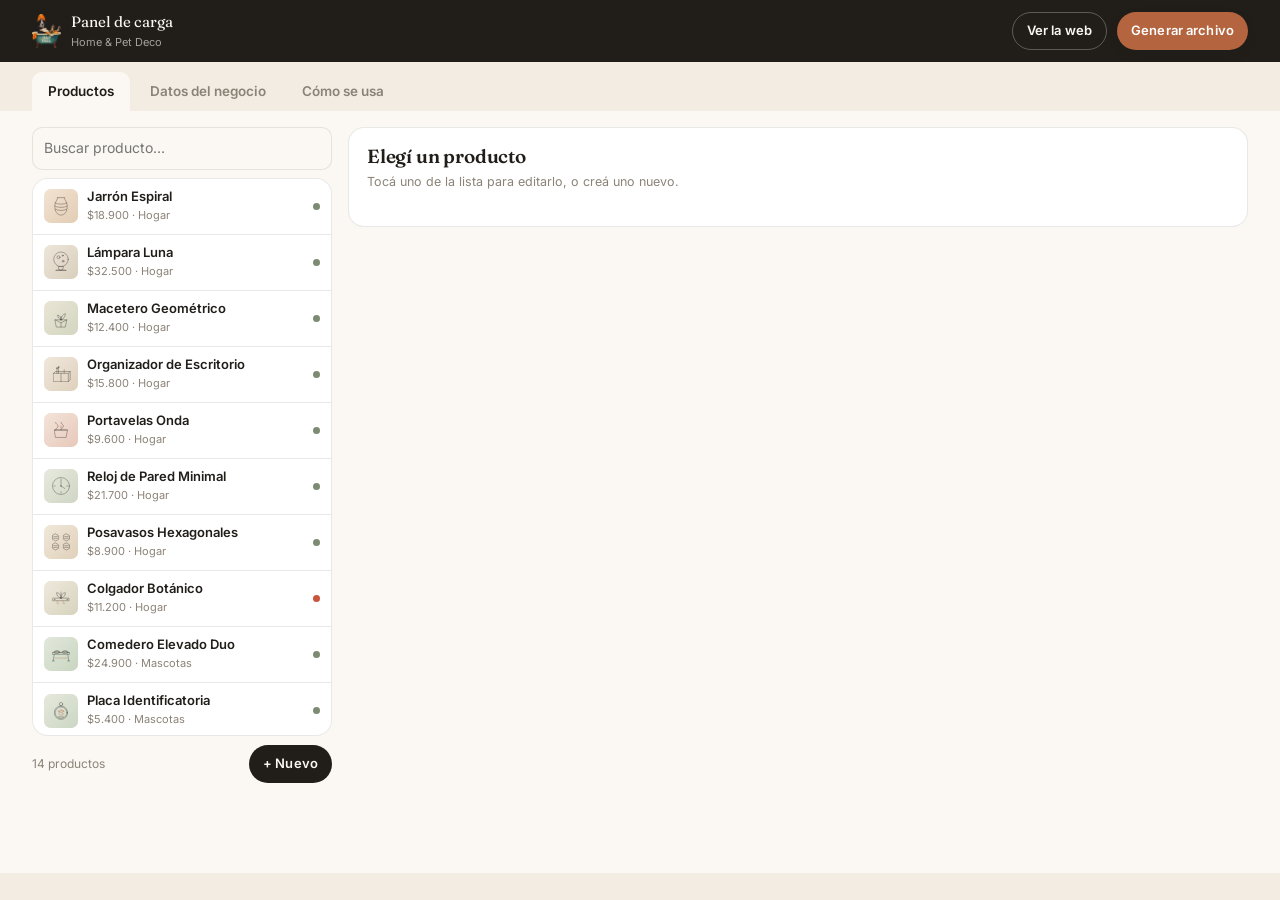
==== admin.html @ 29ba5a1b "Agregar el panel de carga y corregir lo que el sitio prometía de más Panel (admin.html): carga y edi" ====
<!DOCTYPE html>
<html lang="es">
<head>
<meta charset="utf-8">
<meta name="viewport" content="width=device-width, initial-scale=1, viewport-fit=cover">
<title>Panel de carga · Home &amp; Pet Deco</title>
<meta name="robots" content="noindex, nofollow">
<meta name="theme-color" content="#211E1A">
<link rel="icon" href="assets/img/favicon.png" type="image/png" sizes="64x64">
<link rel="preconnect" href="https://fonts.googleapis.com">
<link rel="preconnect" href="https://fonts.gstatic.com" crossorigin>
<link href="https://fonts.googleapis.com/css2?family=Fraunces:ital,opsz,wght@0,9..144,500;0,9..144,600;1,9..144,500&family=Inter:wght@400;500;600;700&display=swap" rel="stylesheet">
<link rel="stylesheet" href="assets/css/styles.css?v=20260910">
<link rel="stylesheet" href="assets/css/admin.css?v=20260910">
</head>
<body class="admin">

<header class="abar">
  <img class="abar__logo" src="assets/img/logo-header.png" alt="">
  <div class="abar__t">Panel de carga<small>Home &amp; Pet Deco</small></div>
  <a class="btn btn--ghost" href="index.html" target="_blank" rel="noopener">Ver la web</a>
  <button class="btn btn--clay" data-exportar>Generar archivo</button>
</header>

<nav class="tabs" role="tablist">
  <button class="tab" role="tab" data-tab="productos" aria-selected="true">Productos</button>
  <button class="tab" role="tab" data-tab="negocio" aria-selected="false">Datos del negocio</button>
  <button class="tab" role="tab" data-tab="ayuda" aria-selected="false">Cómo se usa</button>
</nav>

<!-- ===================== PRODUCTOS ===================== -->
<main class="panel" data-panel="productos">
  <div class="cols">
    <div class="lista-wrap">
      <input class="buscador" type="text" data-buscador placeholder="Buscar producto…" aria-label="Buscar producto">
      <div class="lista" data-lista></div>
      <div style="display:flex;align-items:center;gap:8px;margin-top:9px">
        <small style="color:var(--ink-mute);font-size:12px" data-total></small>
        <button class="btn btn--primary" style="min-height:38px;padding:0 14px;font-size:13px;margin-left:auto" data-nuevo>+ Nuevo</button>
      </div>
    </div>

    <div>
      <div class="form" data-vacio>
        <h2>Elegí un producto</h2>
        <p class="form__sub">Tocá uno de la lista para editarlo, o creá uno nuevo.</p>
      </div>

      <form class="form" data-form hidden autocomplete="off">
        <h2>Editar producto</h2>
        <p class="form__sub">Los cambios se guardan solos en este navegador. Al terminar, generá el archivo.</p>

        <div class="campos">
          <div class="ancho">
            <label for="c-nombre">Nombre</label>
            <input id="c-nombre" name="nombre" type="text" placeholder="Jarrón Espiral">
          </div>

          <div>
            <label for="c-id">Identificador <span>(también es el nombre de la imagen)</span></label>
            <input id="c-id" name="id" type="text" placeholder="jarron-espiral">
            <p class="ayuda">La imagen tiene que estar en <code>assets/img/</code> con este mismo nombre.</p>
            <p class="error" data-error-id></p>
          </div>

          <div>
            <label for="c-categoria">Categoría</label>
            <select id="c-categoria" name="categoria" class="campo">
              <option value="hogar">Hogar</option>
              <option value="mascotas">Mascotas</option>
            </select>
          </div>

          <div>
            <label for="c-precio">Precio</label>
            <input id="c-precio" name="precio" type="number" min="0" step="100" placeholder="18900">
          </div>

          <div>
            <label for="c-precioAnterior">Precio anterior <span>(vacío = sin oferta)</span></label>
            <input id="c-precioAnterior" name="precioAnterior" type="number" min="0" step="100" placeholder="">
          </div>

          <div>
            <label for="c-etiqueta">Etiqueta <span>(vacío = ninguna)</span></label>
            <input id="c-etiqueta" name="etiqueta" type="text" list="etiquetas" placeholder="Best seller">
            <datalist id="etiquetas">
              <option value="Best seller"></option><option value="Nuevo"></option>
              <option value="Oferta"></option><option value="Personalizable"></option>
            </datalist>
          </div>

          <div class="check">
            <input id="c-destacado" name="destacado" type="checkbox">
            <label for="c-destacado" style="margin:0">Mostrar en la portada</label>
          </div>

          <div class="ancho">
            <label for="c-resumen">Resumen <span>(la línea que se ve bajo el nombre)</span></label>
            <input id="c-resumen" name="resumen" type="text" placeholder="Vaso decorativo de líneas onduladas">
          </div>

          <div class="ancho">
            <label for="c-descripcion">Descripción</label>
            <textarea id="c-descripcion" name="descripcion" placeholder="Contá de qué se trata la pieza, para qué sirve y qué incluye."></textarea>
          </div>

          <div class="ancho">
            <label>Colores disponibles</label>
            <div class="colores" data-colores></div>
          </div>

          <div>
            <label for="c-medidas">Medidas</label>
            <input id="c-medidas" name="medidas" type="text" placeholder="12 × 12 × 24 cm">
          </div>

          <div>
            <label for="c-material">Material</label>
            <input id="c-material" name="material" type="text" list="materiales" placeholder="PLA de origen vegetal">
            <datalist id="materiales">
              <option value="PLA de origen vegetal"></option><option value="PLA reciclado"></option>
              <option value="PETG"></option><option value="PETG apto contacto seco"></option>
            </datalist>
          </div>

          <div>
            <label for="c-tiempo">Disponibilidad</label>
            <input id="c-tiempo" name="tiempo" type="text" list="tiempos" placeholder="Se imprime en 48 h">
            <datalist id="tiempos">
              <option value="Entrega inmediata"></option><option value="Se imprime en 24 h"></option>
              <option value="Se imprime en 48 h"></option><option value="Se imprime en 72 h"></option>
            </datalist>
          </div>

          <div class="check">
            <input id="c-stock" name="stock" type="checkbox">
            <label for="c-stock" style="margin:0">Se puede comprar</label>
          </div>
        </div>

        <div class="acciones">
          <span class="crece"></span>
          <button class="btn btn--ghost" type="button" data-subir title="Mover arriba">↑</button>
          <button class="btn btn--ghost" type="button" data-bajar title="Mover abajo">↓</button>
          <button class="btn btn--ghost" type="button" data-duplicar>Duplicar</button>
          <button class="btn btn--peligro" type="button" data-eliminar>Eliminar</button>
        </div>

        <div class="previa">
          <h3>Así se va a ver</h3>
          <div data-previa></div>
        </div>
      </form>
    </div>
  </div>
</main>

<!-- ===================== NEGOCIO ===================== -->
<main class="panel" data-panel="negocio" hidden>
  <form class="bloque" data-config autocomplete="off">
    <h2>Datos del negocio</h2>
    <p>Es lo que usan los botones de contacto y el formato de los precios.</p>
    <div class="campos">
      <div>
        <label for="n-nombre">Nombre</label>
        <input id="n-nombre" name="nombre" type="text">
      </div>
      <div>
        <label for="n-whatsapp">WhatsApp</label>
        <input id="n-whatsapp" name="whatsapp" type="text" placeholder="5493511234567">
        <p class="ayuda">Formato internacional, sin +, sin espacios ni guiones. Para Córdoba: 549351…</p>
      </div>
      <div>
        <label for="n-email">Correo</label>
        <input id="n-email" name="email" type="text">
      </div>
      <div>
        <label for="n-instagram">Instagram <span>(solo el usuario)</span></label>
        <input id="n-instagram" name="instagram" type="text" placeholder="homepetdeco">
      </div>
      <div>
        <label for="n-ciudad">Ciudad</label>
        <input id="n-ciudad" name="ciudad" type="text">
      </div>
      <div>
        <label for="n-simbolo">Símbolo de moneda</label>
        <input id="n-simbolo" name="simbolo" type="text">
      </div>
    </div>
  </form>

  <div class="bloque">
    <h2>Empezar de nuevo</h2>
    <p>Descarta todo lo que cargaste acá y vuelve al catálogo que está publicado.</p>
    <button class="btn btn--peligro" data-descartar>Descartar cambios</button>
  </div>
</main>

<!-- ===================== AYUDA ===================== -->
<main class="panel" data-panel="ayuda" hidden>
  <div class="bloque">
    <h2>Cómo cargar un producto</h2>
    <ol style="padding-left:20px;font-size:14px;line-height:1.75;color:var(--ink-soft)">
      <li>Tocá <b>+ Nuevo</b> y completá los datos. Se guarda solo mientras escribís.</li>
      <li>Preparate la foto <b>cuadrada</b> (por ejemplo 1000 × 1000 px) y guardala con el mismo
          nombre del identificador, en <code>assets/img/</code>.</li>
      <li>Cuando termines, tocá <b>Generar archivo</b> y descargá el <code>data.js</code>.</li>
      <li>Subí ese archivo a <code>assets/js/</code> en GitHub, reemplazando el que está.</li>
      <li>En un par de minutos los cambios se ven en la web.</li>
    </ol>
    <p class="ayuda" style="margin-top:12px">
      Este panel no toca la web directamente: arma el archivo y vos lo subís. Cuando montemos
      la base de datos, va a publicar solo y este paso desaparece.
    </p>
  </div>

  <div class="bloque">
    <h2>Cuidado con esto</h2>
    <ul style="padding-left:20px;font-size:14px;line-height:1.7;color:var(--ink-soft);list-style:disc">
      <li>Lo que cargues vive <b>solo en este navegador</b> hasta que generes el archivo y lo subas.</li>
      <li>Si abrís el panel en otra computadora, no vas a ver estos cambios.</li>
      <li>El identificador no se puede repetir entre productos.</li>
    </ul>
  </div>
</main>

<!-- Aviso de cambios sin bajar -->
<div class="aviso" data-aviso>
  <span>Tenés cambios <b>sin descargar</b>.</span>
  <button class="btn btn--clay" data-exportar>Generar archivo</button>
</div>

<!-- Modal de exportación -->
<div class="modal" data-modal>
  <div class="modal__caja">
    <h2>Tu archivo está listo</h2>
    <p>Este es el <code>data.js</code> con todo lo que cargaste.</p>
    <ol>
      <li>Descargalo o copialo.</li>
      <li>En GitHub, entrá a <code>assets/js/data.js</code> y reemplazá el contenido.</li>
      <li>Guardá el cambio y esperá un par de minutos.</li>
    </ol>
    <textarea data-salida readonly aria-label="Contenido del archivo"></textarea>
    <div class="modal__pie">
      <button class="btn btn--clay" data-descargar>Descargar data.js</button>
      <button class="btn btn--ghost" data-copiar>Copiar todo</button>
      <button class="btn btn--ghost" style="margin-left:auto" data-cerrar-modal>Cerrar</button>
    </div>
  </div>
</div>

<script src="assets/js/data.js?v=20260910"></script>
<script src="assets/js/admin.js?v=20260910"></script>
</body>
</html>
---- assets/css/styles.css ----
/* ============================================================
   Home & Pet Deco — sistema de diseño
   Mobile-first. Paleta cálida, tipografía serif + sans.
   ============================================================ */

:root {
  /* Color */
  --cream:      #FBF8F3;
  --cream-2:    #F3ECE2;
  --sand:       #E7DCCC;
  --ink:        #211E1A;
  --ink-soft:   #5C554C;
  --ink-mute:   #8B8378;
  --clay:       #B4643E;
  --naranja:    #E47416;   /* naranja del logo */
  --clay-dark:  #97502E;
  --sage:       #7C8B72;
  --white:      #FFFFFF;
  --line:       rgba(33, 30, 26, .10);

  /* Tipografía */
  --font-display: "Fraunces", "Iowan Old Style", Georgia, serif;
  --font-body: "Inter", -apple-system, BlinkMacSystemFont, "Segoe UI", Roboto, sans-serif;

  /* Espaciado y formas */
  --pad: 20px;
  --radius-s: 10px;
  --radius-m: 16px;
  --radius-l: 24px;
  --radius-pill: 999px;

  --shadow-s: 0 1px 2px rgba(33,30,26,.05), 0 4px 14px rgba(33,30,26,.05);
  --shadow-m: 0 2px 6px rgba(33,30,26,.06), 0 16px 40px rgba(33,30,26,.10);
  --shadow-l: 0 -8px 40px rgba(33,30,26,.14);

  --header-h: 92px;
  --max: 1120px;
  --ease: cubic-bezier(.22,.61,.36,1);
}

/* ---------- Reset ---------- */
*, *::before, *::after { box-sizing: border-box; }
html { -webkit-text-size-adjust: 100%; scroll-behavior: smooth; }
body {
  margin: 0;
  background: var(--cream);
  color: var(--ink);
  font-family: var(--font-body);
  font-size: 15px;
  line-height: 1.6;
  -webkit-font-smoothing: antialiased;
  overflow-x: hidden;
}
img, svg { display: block; max-width: 100%; }
img { height: auto; }
a { color: inherit; text-decoration: none; }
button { font: inherit; color: inherit; border: 0; background: none; cursor: pointer; }
input, select, textarea { font: inherit; color: inherit; }
h1, h2, h3, h4 { font-family: var(--font-display); font-weight: 600; line-height: 1.15; letter-spacing: -.01em; margin: 0; }
p { margin: 0; }
ul { margin: 0; padding: 0; list-style: none; }
:focus-visible { outline: 2px solid var(--clay); outline-offset: 3px; border-radius: 4px; }

.wrap { width: 100%; max-width: var(--max); margin-inline: auto; padding-inline: var(--pad); }
.sr-only {
  position: absolute; width: 1px; height: 1px; padding: 0; margin: -1px;
  overflow: hidden; clip: rect(0 0 0 0); white-space: nowrap; border: 0;
}

/* ---------- Tipografía utilitaria ---------- */
.eyebrow {
  font-family: var(--font-body);
  font-size: 11px; font-weight: 600;
  letter-spacing: .16em; text-transform: uppercase;
  color: var(--clay);
}
.lead { color: var(--ink-soft); font-size: 15px; }
.h-xl { font-size: clamp(34px, 9vw, 60px); }
.h-l  { font-size: clamp(26px, 6.5vw, 40px); }
.h-m  { font-size: clamp(20px, 5vw, 28px); }

/* ---------- Botones ---------- */
.btn {
  display: inline-flex; align-items: center; justify-content: center; gap: 8px;
  min-height: 48px; padding: 0 22px;
  border-radius: var(--radius-pill);
  font-size: 14px; font-weight: 600; letter-spacing: .01em;
  transition: transform .18s var(--ease), background-color .18s var(--ease), box-shadow .18s var(--ease), color .18s var(--ease);
  text-align: center;
}
.btn:active { transform: scale(.97); }
.btn--primary { background: var(--ink); color: var(--cream); }
.btn--primary:hover { background: #000; }
.btn--clay { background: var(--clay); color: #fff; box-shadow: var(--shadow-s); }
.btn--clay:hover { background: var(--clay-dark); }
.btn--ghost { border: 1px solid var(--line); background: transparent; }
.btn--ghost:hover { background: var(--cream-2); }
.btn--block { width: 100%; }
.btn[disabled] { opacity: .45; pointer-events: none; }

/* ============================================================
   Header
   ============================================================ */
.header {
  position: sticky; top: 0; z-index: 60;
  height: var(--header-h);
  display: flex; align-items: center;
  background: rgba(251,248,243,.82);
  backdrop-filter: saturate(180%) blur(14px);
  -webkit-backdrop-filter: saturate(180%) blur(14px);
  border-bottom: 1px solid transparent;
  transition: border-color .3s var(--ease), background-color .3s var(--ease);
}
.header.is-stuck { border-bottom-color: var(--line); }
.header__inner {
  width: 100%; max-width: var(--max); margin-inline: auto;
  padding-inline: var(--pad);
  display: flex; align-items: center; gap: 12px;
}
.brand { display: flex; align-items: center; gap: 10px; margin-right: auto; }
.brand__logo { height: 64px; width: auto; flex: none; }
.brand__name {
  font-family: var(--font-display); font-weight: 600;
  font-size: 20px; line-height: 1.04; letter-spacing: -.015em; white-space: nowrap;
}
/* el ampersand de Fraunces se empasta a este tamaño: se usa el del cuerpo */
.brand__name em {
  font-style: normal; color: var(--naranja);
  font-family: var(--font-body); font-size: .84em; font-weight: 600;
}
.footer .brand__logo { height: 82px; }
.footer .brand__name { font-size: 24px; }

.nav-desktop { display: none; }

.icon-btn {
  position: relative;
  width: 42px; height: 42px; flex: none;
  display: grid; place-items: center;
  border-radius: var(--radius-pill);
  transition: background-color .18s var(--ease);
}
.icon-btn:hover { background: var(--cream-2); }
.icon-btn svg { width: 21px; height: 21px; stroke: var(--ink); stroke-width: 1.6; fill: none; stroke-linecap: round; stroke-linejoin: round; }
.cart-count {
  position: absolute; top: 4px; right: 3px;
  min-width: 17px; height: 17px; padding: 0 4px;
  display: grid; place-items: center;
  background: var(--clay); color: #fff;
  font-size: 10px; font-weight: 700; line-height: 1;
  border-radius: var(--radius-pill);
  transform: scale(0); transition: transform .22s var(--ease);
}
.cart-count.is-visible { transform: scale(1); }

/* Menú móvil */
.mobile-menu {
  position: fixed; inset: 0; z-index: 90;
  background: var(--cream);
  padding: var(--pad);
  display: flex; flex-direction: column;
  transform: translateY(-100%);
  transition: transform .38s var(--ease);
  visibility: hidden;
}
.mobile-menu.is-open { transform: translateY(0); visibility: visible; }
.mobile-menu__top { display: flex; align-items: center; min-height: var(--header-h); margin-bottom: 18px; }
.mobile-menu__top .brand { margin-right: auto; }
.mobile-menu a.mobile-link {
  display: block; padding: 14px 0;
  font-family: var(--font-display); font-size: 30px;
  border-bottom: 1px solid var(--line);
}
.mobile-menu a.mobile-link small {
  display: block; font-family: var(--font-body);
  font-size: 12px; color: var(--ink-mute); letter-spacing: .02em; margin-top: 2px;
}
.mobile-menu__foot { margin-top: auto; padding-top: 24px; display: grid; gap: 10px; }

/* ============================================================
   Hero
   ============================================================ */
.hero { position: relative; padding: 22px 0 12px; overflow: hidden; }
.hero__blob {
  position: absolute; z-index: 0; border-radius: 50%;
  filter: blur(46px); opacity: .5; pointer-events: none;
}
.hero__blob--a { width: 300px; height: 300px; background: #E8C9B4; top: -90px; right: -110px; }
.hero__blob--b { width: 260px; height: 260px; background: #CFD8C6; bottom: -120px; left: -110px; }
.hero__inner { position: relative; z-index: 1; }
.hero h1 { margin: 0; }
.hero h1 em { font-style: italic; color: var(--clay); }
.hero .lead { margin-top: 14px; max-width: 46ch; }
.hero__cta { display: flex; flex-wrap: wrap; gap: 10px; margin-top: 26px; }
.hero__art { margin-top: 34px; position: relative; }
.hero__art img {
  width: 100%; border-radius: var(--radius-l);
  background: var(--cream-2); box-shadow: var(--shadow-m);
}
.hero__badge {
  position: absolute; left: 12px; bottom: 12px;
  display: flex; align-items: center; gap: 8px;
  padding: 9px 14px 9px 10px;
  background: rgba(255,255,255,.92);
  backdrop-filter: blur(8px);
  border-radius: var(--radius-pill);
  box-shadow: var(--shadow-s);
  font-size: 12px; font-weight: 600;
}
.hero__badge span.dot { width: 8px; height: 8px; border-radius: 50%; background: var(--sage); flex: none; }

/* Tira de valores */
.values {
  margin-top: 30px;
  display: grid; grid-template-columns: repeat(2, 1fr); gap: 10px;
}
.value {
  background: var(--white); border: 1px solid var(--line);
  border-radius: var(--radius-m); padding: 14px;
}
.value svg { width: 20px; height: 20px; stroke: var(--clay); stroke-width: 1.5; fill: none; stroke-linecap: round; stroke-linejoin: round; margin-bottom: 8px; }
.value b { display: block; font-size: 13px; }
.value small { color: var(--ink-mute); font-size: 12px; line-height: 1.45; display: block; margin-top: 2px; }

/* ============================================================
   Secciones
   ============================================================ */
.section { padding: 56px 0; }
.section--tint { background: var(--cream-2); }
.section__head { margin-bottom: 22px; }
.section__head h2 { margin-top: 8px; }
.section__head p { margin-top: 10px; color: var(--ink-soft); max-width: 52ch; }
.section__head--row { display: flex; align-items: flex-end; justify-content: space-between; gap: 16px; }
.link-arrow {
  display: inline-flex; align-items: center; gap: 6px;
  font-size: 13px; font-weight: 600; color: var(--clay); white-space: nowrap;
}
.link-arrow svg { width: 15px; height: 15px; stroke: currentColor; stroke-width: 1.8; fill: none; stroke-linecap: round; stroke-linejoin: round; transition: transform .2s var(--ease); }
.link-arrow:hover svg { transform: translateX(3px); }

/* Categorías */
.cats { display: grid; gap: 12px; }
.cat {
  position: relative; overflow: hidden;
  display: flex; align-items: flex-end;
  min-height: 190px; padding: 18px;
  border-radius: var(--radius-l);
  background: var(--sand);
  box-shadow: var(--shadow-s);
  transition: transform .3s var(--ease), box-shadow .3s var(--ease);
}
.cat:hover { transform: translateY(-3px); box-shadow: var(--shadow-m); }
.cat--home { background: linear-gradient(150deg, #EFE1D2, #E3D2BE); }
.cat--pet  { background: linear-gradient(150deg, #DFE6D9, #CBD7C3); }
.cat__art { position: absolute; right: -14px; top: -10px; width: 168px; opacity: .95; pointer-events: none; }
.cat__body { position: relative; z-index: 1; }
.cat h3 { font-size: 24px; }
.cat p { font-size: 13px; color: var(--ink-soft); margin-top: 4px; max-width: 22ch; }
.cat .link-arrow { margin-top: 10px; color: var(--ink); }

/* ============================================================
   Grilla de productos
   ============================================================ */
.grid {
  display: grid;
  grid-template-columns: repeat(2, minmax(0, 1fr));
  gap: 14px 12px;
}
.card { display: flex; flex-direction: column; height: 100%; }
.card__top { position: relative; }
.card__media {
  position: relative;
  border-radius: var(--radius-m);
  overflow: hidden;
  background: var(--cream-2);
  aspect-ratio: 1 / 1;
}
.card__media img {
  width: 100%; height: 100%; object-fit: cover;
  transition: transform .5s var(--ease);
}
.card:hover .card__media img { transform: scale(1.04); }
.card__tag {
  position: absolute; top: 9px; left: 9px;
  padding: 4px 9px;
  background: rgba(255,255,255,.94);
  border-radius: var(--radius-pill);
  font-size: 10px; font-weight: 700;
  letter-spacing: .06em; text-transform: uppercase;
}
.card__tag--clay { background: var(--clay); color: #fff; }
.card__add {
  position: absolute; right: 8px; bottom: 8px;
  width: 38px; height: 38px;
  display: grid; place-items: center;
  background: var(--white); color: var(--ink);
  border-radius: 50%;
  box-shadow: var(--shadow-s);
  transition: background-color .18s var(--ease), color .18s var(--ease), transform .18s var(--ease);
}
.card__add svg { width: 17px; height: 17px; stroke: currentColor; stroke-width: 1.9; fill: none; stroke-linecap: round; }
.card__add:hover { background: var(--ink); color: var(--cream); }
.card__add:active { transform: scale(.9); }
.card__add.is-done { background: var(--sage); color: #fff; }
.card__body { padding: 10px 2px 0; display: flex; flex-direction: column; flex: 1; }
.card__name { font-family: var(--font-body); font-size: 13.5px; font-weight: 600; line-height: 1.35; }
.card__meta { font-size: 11.5px; color: var(--ink-mute); margin-top: 2px; }
.card__price { font-size: 14px; font-weight: 700; margin-top: auto; padding-top: 6px; }

/* Filtros */
.toolbar {
  position: sticky; top: var(--header-h); z-index: 40;
  background: var(--cream);
  padding: 12px 0;
  margin-bottom: 6px;
  border-bottom: 1px solid var(--line);
}
.chips {
  display: flex; gap: 8px; overflow-x: auto;
  scrollbar-width: none; -ms-overflow-style: none;
  padding-bottom: 2px;
}
.chips::-webkit-scrollbar { display: none; }
.chip {
  flex: none;
  padding: 8px 15px;
  border: 1px solid var(--line);
  border-radius: var(--radius-pill);
  font-size: 13px; font-weight: 500; white-space: nowrap;
  background: var(--white);
  transition: all .18s var(--ease);
}
.chip[aria-pressed="true"] { background: var(--ink); color: var(--cream); border-color: var(--ink); }
.toolbar__row { display: flex; align-items: center; gap: 10px; margin-top: 10px; }
.count { font-size: 12px; color: var(--ink-mute); margin-right: auto; }
.select {
  appearance: none;
  padding: 8px 30px 8px 12px;
  border: 1px solid var(--line); border-radius: var(--radius-pill);
  background: var(--white) url("data:image/svg+xml,%3Csvg xmlns='http://www.w3.org/2000/svg' width='12' height='12' viewBox='0 0 24 24' fill='none' stroke='%235C554C' stroke-width='2.4' stroke-linecap='round'%3E%3Cpath d='M6 9l6 6 6-6'/%3E%3C/svg%3E") no-repeat right 11px center;
  font-size: 13px;
}
.empty { text-align: center; padding: 50px 0; color: var(--ink-mute); }

/* ============================================================
   Producto (detalle)
   ============================================================ */
.pd { padding: 16px 0 110px; }
.crumbs { font-size: 12px; color: var(--ink-mute); margin-bottom: 14px; }
.crumbs a:hover { color: var(--ink); }
.pd__media {
  border-radius: var(--radius-l); overflow: hidden;
  background: var(--cream-2); aspect-ratio: 1 / 1;
}
.pd__media img { width: 100%; height: 100%; object-fit: cover; }
.pd__head { margin-top: 20px; }
.pd__head h1 { font-size: clamp(26px, 7vw, 38px); margin-top: 8px; }
.pd__price { font-size: 22px; font-weight: 700; margin-top: 12px; }
.pd__desc { margin-top: 14px; color: var(--ink-soft); }
.pd__block { margin-top: 26px; }
.pd__block h3 { font-family: var(--font-body); font-size: 12px; font-weight: 700; letter-spacing: .12em; text-transform: uppercase; color: var(--ink-mute); margin-bottom: 10px; }
.swatches { display: flex; gap: 10px; flex-wrap: wrap; }
.swatch {
  width: 38px; height: 38px; border-radius: 50%;
  border: 2px solid transparent; box-shadow: inset 0 0 0 1px var(--line);
  transition: border-color .18s var(--ease);
}
.swatch[aria-pressed="true"] { border-color: var(--ink); }
.specs { border-top: 1px solid var(--line); }
.specs div {
  display: flex; justify-content: space-between; gap: 16px;
  padding: 11px 0; border-bottom: 1px solid var(--line);
  font-size: 13.5px;
}
.specs dt { color: var(--ink-mute); }
.specs dd { margin: 0; font-weight: 500; text-align: right; }

.qty { display: inline-flex; align-items: center; border: 1px solid var(--line); border-radius: var(--radius-pill); background: var(--white); }
.qty button { width: 40px; height: 44px; display: grid; place-items: center; font-size: 18px; color: var(--ink-soft); }
.qty button:hover { color: var(--ink); }
.qty span { min-width: 26px; text-align: center; font-weight: 600; font-size: 14px; }

.buybar {
  position: fixed; left: 0; right: 0; bottom: 0; z-index: 50;
  display: flex; gap: 10px; align-items: center;
  padding: 12px var(--pad) calc(12px + env(safe-area-inset-bottom));
  background: rgba(251,248,243,.94);
  backdrop-filter: blur(14px); -webkit-backdrop-filter: blur(14px);
  border-top: 1px solid var(--line);
}
.buybar .btn { flex: 1; }

/* ============================================================
   Carrito (drawer)
   ============================================================ */
.overlay {
  position: fixed; inset: 0; z-index: 80;
  background: rgba(33,30,26,.42);
  opacity: 0; visibility: hidden;
  transition: opacity .3s var(--ease), visibility .3s var(--ease);
}
.overlay.is-open { opacity: 1; visibility: visible; }
.drawer {
  position: fixed; z-index: 85; right: 0; bottom: 0; left: 0;
  max-height: 88vh;
  display: flex; flex-direction: column;
  background: var(--cream);
  border-radius: var(--radius-l) var(--radius-l) 0 0;
  box-shadow: var(--shadow-l);
  transform: translateY(101%);
  transition: transform .38s var(--ease);
  visibility: hidden;
}
.drawer.is-open { transform: translateY(0); visibility: visible; }
.drawer__head {
  display: flex; align-items: center; gap: 12px;
  padding: 16px var(--pad) 12px;
  border-bottom: 1px solid var(--line);
}
.drawer__head h2 { font-size: 19px; margin-right: auto; }
.drawer__body { overflow-y: auto; -webkit-overflow-scrolling: touch; padding: 6px var(--pad); flex: 1; }
.drawer__foot {
  padding: 14px var(--pad) calc(16px + env(safe-area-inset-bottom));
  border-top: 1px solid var(--line);
  background: var(--cream);
}
.drawer__total { display: flex; justify-content: space-between; align-items: baseline; margin-bottom: 4px; }
.drawer__total b { font-size: 20px; font-family: var(--font-display); }
.drawer__note { font-size: 11.5px; color: var(--ink-mute); margin: 6px 0 12px; }

.line { display: flex; gap: 12px; padding: 14px 0; border-bottom: 1px solid var(--line); }
.line__img { width: 66px; height: 66px; flex: none; border-radius: var(--radius-s); overflow: hidden; background: var(--cream-2); }
.line__img img { width: 100%; height: 100%; object-fit: cover; }
.line__body { flex: 1; min-width: 0; }
.line__name { font-size: 13.5px; font-weight: 600; line-height: 1.3; }
.line__meta { font-size: 11.5px; color: var(--ink-mute); margin-top: 2px; }
.line__row { display: flex; align-items: center; justify-content: space-between; margin-top: 8px; gap: 10px; }
.line .qty button { width: 32px; height: 32px; font-size: 15px; }
.line .qty span { min-width: 20px; font-size: 13px; }
.line__price { font-size: 13.5px; font-weight: 700; }
.line__del { font-size: 11.5px; color: var(--ink-mute); text-decoration: underline; }
.line__del:hover { color: var(--clay); }
.cart-empty { text-align: center; padding: 46px 10px; }
.cart-empty p { color: var(--ink-mute); margin: 8px 0 18px; font-size: 13.5px; }

/* ============================================================
   Proceso / Nosotros / Contacto
   ============================================================ */
.steps { display: grid; gap: 12px; counter-reset: s; }
.step {
  position: relative;
  background: var(--white); border: 1px solid var(--line);
  border-radius: var(--radius-m); padding: 18px 18px 18px 58px;
}
.step::before {
  counter-increment: s; content: counter(s, decimal-leading-zero);
  position: absolute; left: 18px; top: 17px;
  font-family: var(--font-display); font-size: 17px; color: var(--clay);
}
.step b { display: block; font-size: 14.5px; }
.step p { font-size: 13px; color: var(--ink-soft); margin-top: 3px; }

.quote {
  background: var(--white); border-radius: var(--radius-l);
  padding: 26px 22px; box-shadow: var(--shadow-s);
}
.quote p { font-family: var(--font-display); font-size: 19px; line-height: 1.4; }
.quote footer { margin-top: 14px; font-size: 12.5px; color: var(--ink-mute); }

.faq details {
  border-bottom: 1px solid var(--line);
  padding: 4px 0;
}
.faq summary {
  list-style: none; cursor: pointer;
  padding: 14px 30px 14px 0; position: relative;
  font-weight: 600; font-size: 14.5px;
}
.faq summary::-webkit-details-marker { display: none; }
.faq summary::after {
  content: ""; position: absolute; right: 6px; top: 50%;
  width: 9px; height: 9px; margin-top: -6px;
  border-right: 1.8px solid var(--ink-mute); border-bottom: 1.8px solid var(--ink-mute);
  transform: rotate(45deg); transition: transform .25s var(--ease);
}
.faq details[open] summary::after { transform: rotate(-135deg); margin-top: -2px; }
.faq p { padding: 0 0 16px; color: var(--ink-soft); font-size: 13.5px; }

.contact-card {
  background: var(--ink); color: var(--cream);
  border-radius: var(--radius-l); padding: 30px 22px;
}
.contact-card h2 { color: var(--cream); }
.contact-card p { color: rgba(251,248,243,.72); margin-top: 10px; font-size: 14px; }
.contact-card .btn--clay { margin-top: 20px; }
.contact-list { margin-top: 22px; display: grid; gap: 12px; }
.contact-list a { display: flex; align-items: center; gap: 10px; font-size: 13.5px; }
.contact-list svg { width: 17px; height: 17px; stroke: var(--clay); stroke-width: 1.6; fill: none; stroke-linecap: round; stroke-linejoin: round; flex: none; }

/* ============================================================
   Footer
   ============================================================ */
.footer { background: var(--cream-2); padding: 44px 0 86px; margin-top: 10px; }
.footer .brand { margin-bottom: 12px; }
.footer__about { font-size: 13px; color: var(--ink-soft); max-width: 34ch; }
.footer__cols { display: grid; grid-template-columns: 1fr 1fr; gap: 26px; margin-top: 30px; }
.footer h4 { font-family: var(--font-body); font-size: 11px; font-weight: 700; letter-spacing: .13em; text-transform: uppercase; color: var(--ink-mute); margin-bottom: 10px; }
.footer li { margin-bottom: 8px; font-size: 13px; }
.footer li a:hover { color: var(--clay); }
.footer__bottom {
  margin-top: 34px; padding-top: 18px; border-top: 1px solid var(--line);
  display: flex; flex-wrap: wrap; gap: 8px; justify-content: space-between;
  font-size: 11.5px; color: var(--ink-mute);
}

/* WhatsApp flotante */
.fab {
  position: fixed; right: 16px; bottom: calc(16px + env(safe-area-inset-bottom)); z-index: 45;
  width: 50px; height: 50px; border-radius: 50%;
  display: grid; place-items: center;
  background: #25D366; color: #fff;
  box-shadow: 0 6px 20px rgba(37,211,102,.4);
  transition: transform .2s var(--ease);
}
.fab:hover { transform: scale(1.06); }
.fab svg { width: 25px; height: 25px; fill: currentColor; }

/* Toast */
.toast {
  position: fixed; left: 50%; bottom: 104px; z-index: 95;
  transform: translate(-50%, 20px);
  padding: 11px 18px; border-radius: var(--radius-pill);
  background: var(--ink); color: var(--cream);
  font-size: 13px; font-weight: 500;
  box-shadow: var(--shadow-m);
  opacity: 0; pointer-events: none;
  transition: opacity .25s var(--ease), transform .25s var(--ease);
  max-width: calc(100vw - 40px); text-align: center;
}
.toast.is-visible { opacity: 1; transform: translate(-50%, 0); }

/* Animación de entrada */
.reveal { opacity: 0; transform: translateY(18px); }
.reveal.is-in { opacity: 1; transform: none; transition: opacity .6s var(--ease), transform .6s var(--ease); }

body.is-locked { overflow: hidden; }

/* ============================================================
   Tablet / Desktop
   ============================================================ */
@media (min-width: 700px) {
  :root { --pad: 32px; --header-h: 108px; }
  body { font-size: 16px; }
  .brand__logo { height: 78px; }
  .brand__name { font-size: 24px; }
  .footer .brand__logo { height: 96px; }
  .footer .brand__name { font-size: 28px; }
  .values { grid-template-columns: repeat(4, 1fr); }
  .cats { grid-template-columns: 1fr 1fr; }
  .cat { min-height: 260px; padding: 24px; }
  .cat__art { width: 210px; }
  .grid { grid-template-columns: repeat(3, minmax(0, 1fr)); gap: 26px 20px; }
  .card__name { font-size: 15px; }
  .card__price { font-size: 15px; }
  .steps { grid-template-columns: repeat(3, 1fr); }
  .footer { padding-bottom: 40px; }
  .section { padding: 76px 0; }
  .hero { padding: 30px 0 20px; }
  .footer__cols { grid-template-columns: repeat(3, 1fr); }
  .drawer {
    left: auto; top: 0; width: 420px; max-height: none;
    border-radius: 0;
    transform: translateX(101%);
  }
  .drawer.is-open { transform: translateX(0); }
  .quote { padding: 40px; }
  .quote p { font-size: 24px; }
  .contact-card { padding: 48px; }
}

@media (min-width: 900px) {
  .nav-desktop { display: flex; align-items: center; gap: 30px; margin-right: 26px; }
  .nav-desktop a { font-size: 14px; font-weight: 500; position: relative; }
  .nav-desktop a::after {
    content: ""; position: absolute; left: 0; right: 0; bottom: -5px; height: 1.5px;
    background: var(--clay); transform: scaleX(0); transform-origin: left;
    transition: transform .25s var(--ease);
  }
  .nav-desktop a:hover::after, .nav-desktop a.is-active::after { transform: scaleX(1); }
  .burger { display: none; }
  .grid { grid-template-columns: repeat(4, minmax(0, 1fr)); }
  .hero__inner { display: grid; grid-template-columns: 1fr 1fr; gap: 50px; align-items: center; }
  .hero__art { margin-top: 0; }
  .pd__layout { display: grid; grid-template-columns: 1fr 1fr; gap: 54px; align-items: start; }
  .pd { padding-bottom: 60px; }
  .pd__head { margin-top: 0; }
  .buybar {
    position: static; background: none; border: 0; padding: 22px 0 0;
    backdrop-filter: none; -webkit-backdrop-filter: none;
  }
  .fab { bottom: 24px; right: 24px; }
}

@media (prefers-reduced-motion: reduce) {
  *, *::before, *::after { animation-duration: .01ms !important; transition-duration: .01ms !important; scroll-behavior: auto !important; }
  .reveal { opacity: 1; transform: none; }
}
---- assets/css/admin.css ----
/* ============================================================
   Home & Pet Deco — panel de carga
   Hereda la paleta del sitio (styles.css) y agrega lo del panel.
   ============================================================ */

.admin { background: var(--cream-2); min-height: 100vh; }

/* ---------- Barra superior ---------- */
.abar {
  position: sticky; top: 0; z-index: 50;
  display: flex; align-items: center; gap: 10px;
  padding: 10px var(--pad);
  background: var(--ink); color: var(--cream);
}
.abar__logo { height: 34px; width: auto; flex: none; }
.abar__t { font-family: var(--font-display); font-size: 15px; margin-right: auto; }
.abar__t small { display: block; font-family: var(--font-body); font-size: 11px; opacity: .6; }
.abar .btn { min-height: 38px; padding: 0 14px; font-size: 13px; }
.abar .btn--ghost { border-color: rgba(251,248,243,.28); color: var(--cream); }
.abar .btn--ghost:hover { background: rgba(251,248,243,.12); }

/* ---------- Pestañas ---------- */
.tabs { display: flex; gap: 4px; padding: 10px var(--pad) 0; background: var(--cream-2); }
.tab {
  padding: 9px 16px; border-radius: var(--radius-s) var(--radius-s) 0 0;
  font-size: 13.5px; font-weight: 600; color: var(--ink-mute);
}
.tab[aria-selected="true"] { background: var(--cream); color: var(--ink); }

/* ---------- Estructura ---------- */
.panel { padding: 16px var(--pad) 90px; background: var(--cream); }
.cols { display: grid; gap: 16px; }
@media (min-width: 900px) {
  .cols { grid-template-columns: 300px 1fr; align-items: start; }
  .lista-wrap { position: sticky; top: 74px; }
}

/* ---------- Lista de productos ---------- */
.buscador {
  width: 100%; padding: 9px 12px; margin-bottom: 8px;
  border: 1px solid var(--line); border-radius: var(--radius-pill);
  background: var(--white); font-size: 13.5px;
}
.lista { max-height: 62vh; overflow-y: auto; border: 1px solid var(--line); border-radius: var(--radius-m); background: var(--white); }
.item {
  display: flex; align-items: center; gap: 9px; width: 100%;
  padding: 9px 11px; border-bottom: 1px solid var(--line);
  text-align: left; font-size: 13px; cursor: pointer;
}
.item:last-child { border-bottom: 0; }
.item:hover { background: var(--cream-2); }
.item[aria-current="true"] { background: var(--sand); }
.item img { width: 34px; height: 34px; border-radius: 7px; object-fit: cover; background: var(--cream-2); flex: none; }
.item b { display: block; font-weight: 600; line-height: 1.25; }
.item small { color: var(--ink-mute); font-size: 11px; }
.item .punto { width: 7px; height: 7px; border-radius: 50%; background: var(--sage); flex: none; margin-left: auto; }
.item .punto.off { background: #C9553F; }

/* ---------- Formulario ---------- */
.form { background: var(--white); border: 1px solid var(--line); border-radius: var(--radius-m); padding: 18px; }
.form h2 { font-size: 19px; margin-bottom: 4px; }
.form__sub { font-size: 12.5px; color: var(--ink-mute); margin-bottom: 16px; }
.campos { display: grid; gap: 13px; }
@media (min-width: 620px) { .campos { grid-template-columns: 1fr 1fr; } .ancho { grid-column: 1 / -1; } }
label { display: block; font-size: 12px; font-weight: 600; color: var(--ink-soft); margin-bottom: 4px; }
label span { font-weight: 400; color: var(--ink-mute); }
input[type=text], input[type=number], textarea, select.campo {
  width: 100%; padding: 9px 11px;
  border: 1px solid var(--line); border-radius: var(--radius-s);
  background: var(--cream); font-size: 14px;
}
textarea { min-height: 96px; resize: vertical; line-height: 1.5; }
input:focus, textarea:focus, select:focus { outline: 2px solid var(--clay); outline-offset: 1px; }
.check { display: flex; align-items: center; gap: 8px; font-size: 13.5px; font-weight: 500; padding-top: 20px; }
.check input { width: 17px; height: 17px; accent-color: var(--clay); }
.ayuda { font-size: 11.5px; color: var(--ink-mute); margin-top: 4px; line-height: 1.45; }
.error { color: #B3402A; font-size: 11.5px; margin-top: 4px; }
input.mal, textarea.mal { border-color: #B3402A; }

/* ---------- Colores del producto ---------- */
.colores { display: flex; flex-wrap: wrap; gap: 7px; }
.color-chip {
  display: inline-flex; align-items: center; gap: 6px;
  padding: 5px 11px 5px 6px;
  border: 1px solid var(--line); border-radius: var(--radius-pill);
  background: var(--cream); font-size: 12.5px;
}
.color-chip i { width: 15px; height: 15px; border-radius: 50%; box-shadow: inset 0 0 0 1px rgba(0,0,0,.12); }
.color-chip[aria-pressed="true"] { background: var(--ink); color: var(--cream); border-color: var(--ink); }

/* ---------- Acciones ---------- */
.acciones { display: flex; flex-wrap: wrap; gap: 8px; margin-top: 18px; padding-top: 16px; border-top: 1px solid var(--line); }
.acciones .crece { margin-right: auto; }
.btn--peligro { color: #B3402A; border: 1px solid rgba(179,64,42,.3); }
.btn--peligro:hover { background: rgba(179,64,42,.08); }

/* ---------- Vista previa ---------- */
.previa { margin-top: 16px; }
.previa h3 { font-family: var(--font-body); font-size: 11px; font-weight: 700; letter-spacing: .12em; text-transform: uppercase; color: var(--ink-mute); margin-bottom: 9px; }
.previa .card { max-width: 190px; }

/* ---------- Aviso de guardado ---------- */
.aviso {
  position: fixed; left: 0; right: 0; bottom: 0; z-index: 60;
  display: flex; align-items: center; gap: 12px;
  padding: 11px var(--pad) calc(11px + env(safe-area-inset-bottom));
  background: var(--ink); color: var(--cream);
  font-size: 13px;
  transform: translateY(100%); transition: transform .3s var(--ease);
}
.aviso.on { transform: translateY(0); }
.aviso b { color: #F0C89B; }
.aviso .btn { min-height: 36px; padding: 0 14px; font-size: 12.5px; margin-left: auto; }

/* ---------- Configuración del negocio ---------- */
.bloque { background: var(--white); border: 1px solid var(--line); border-radius: var(--radius-m); padding: 18px; margin-bottom: 14px; }
.bloque > h2 { font-size: 18px; margin-bottom: 3px; }
.bloque > p { font-size: 12.5px; color: var(--ink-mute); margin-bottom: 15px; }

/* ---------- Modal de exportación ---------- */
.modal { position: fixed; inset: 0; z-index: 90; display: none; place-items: center; padding: 16px; background: rgba(33,30,26,.5); }
.modal.on { display: grid; }
.modal__caja { background: var(--cream); border-radius: var(--radius-l); padding: 22px; width: min(680px, 100%); max-height: 88vh; display: flex; flex-direction: column; }
.modal h2 { font-size: 20px; margin-bottom: 6px; }
.modal p { font-size: 13.5px; color: var(--ink-soft); margin-bottom: 14px; }
.modal ol { padding-left: 20px; margin: 0 0 14px; font-size: 13.5px; color: var(--ink-soft); list-style: decimal; }
.modal ol li { margin-bottom: 6px; }
.modal textarea { flex: 1; min-height: 170px; font-family: ui-monospace, Menlo, Consolas, monospace; font-size: 11.5px; background: var(--white); }
.modal__pie { display: flex; gap: 8px; margin-top: 14px; }
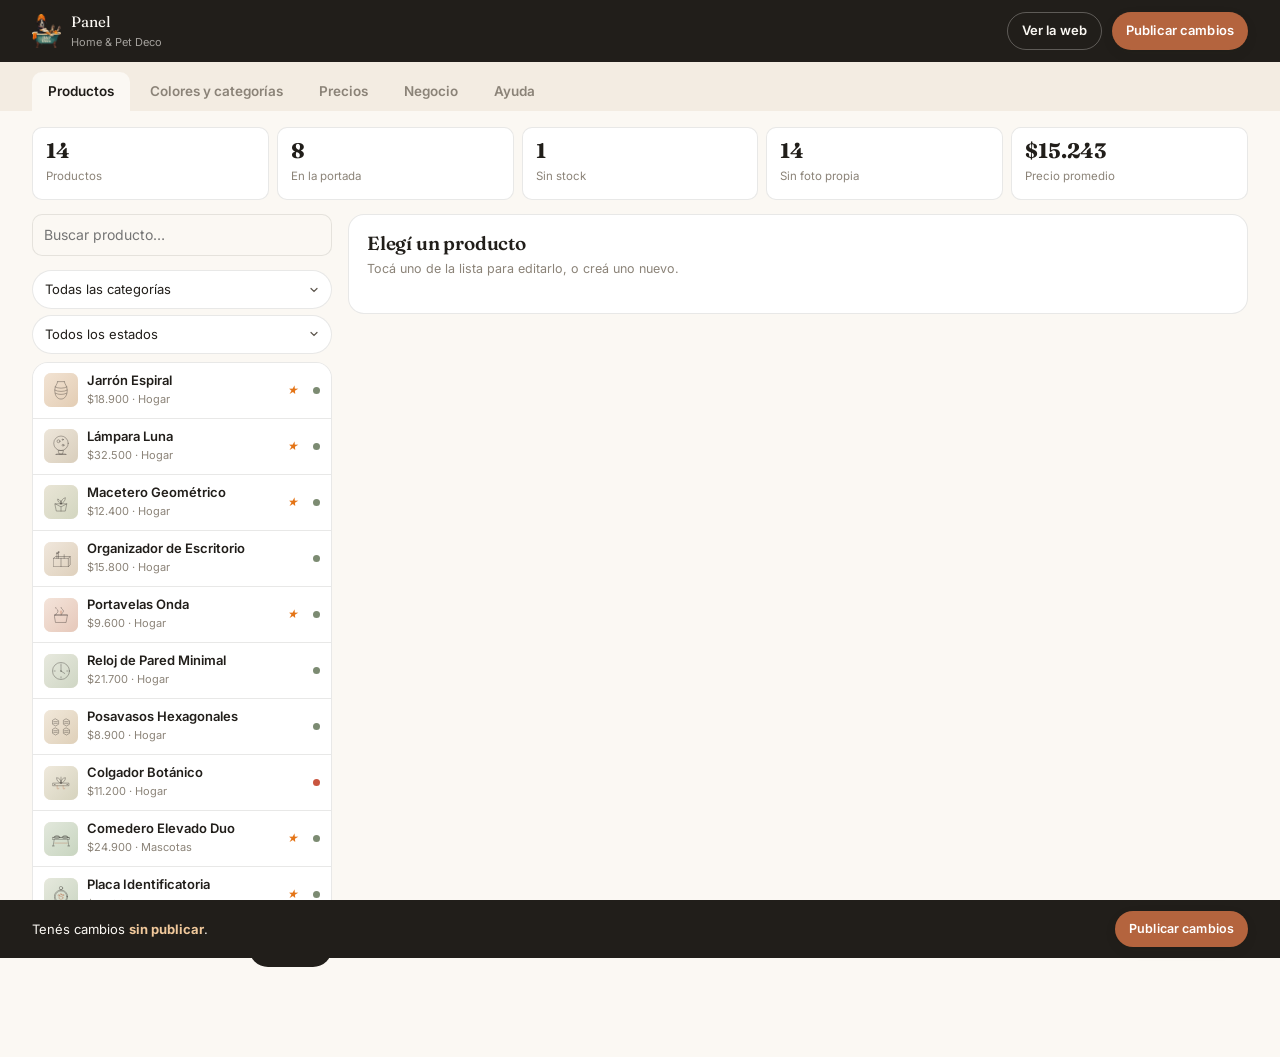
==== commit 333d858f: "Convertir el panel en un administrador completo - Fotos: se suben desde el formulario y el panel las" ====
--- a/admin.html
+++ b/admin.html
@@ -3,7 +3,7 @@
 <head>
 <meta charset="utf-8">
 <meta name="viewport" content="width=device-width, initial-scale=1, viewport-fit=cover">
-<title>Panel de carga · Home &amp; Pet Deco</title>
+<title>Panel · Home &amp; Pet Deco</title>
 <meta name="robots" content="noindex, nofollow">
 <meta name="theme-color" content="#211E1A">
 <link rel="icon" href="assets/img/favicon.png" type="image/png" sizes="64x64">
@@ -17,22 +17,35 @@
 
 <header class="abar">
   <img class="abar__logo" src="assets/img/logo-header.png" alt="">
-  <div class="abar__t">Panel de carga<small>Home &amp; Pet Deco</small></div>
+  <div class="abar__t">Panel<small>Home &amp; Pet Deco</small></div>
   <a class="btn btn--ghost" href="index.html" target="_blank" rel="noopener">Ver la web</a>
-  <button class="btn btn--clay" data-exportar>Generar archivo</button>
+  <button class="btn btn--clay" data-exportar>Publicar cambios</button>
 </header>
 
 <nav class="tabs" role="tablist">
   <button class="tab" role="tab" data-tab="productos" aria-selected="true">Productos</button>
-  <button class="tab" role="tab" data-tab="negocio" aria-selected="false">Datos del negocio</button>
-  <button class="tab" role="tab" data-tab="ayuda" aria-selected="false">Cómo se usa</button>
+  <button class="tab" role="tab" data-tab="colores" aria-selected="false">Colores y categorías</button>
+  <button class="tab" role="tab" data-tab="precios" aria-selected="false">Precios</button>
+  <button class="tab" role="tab" data-tab="negocio" aria-selected="false">Negocio</button>
+  <button class="tab" role="tab" data-tab="ayuda" aria-selected="false">Ayuda</button>
 </nav>
 
 <!-- ===================== PRODUCTOS ===================== -->
 <main class="panel" data-panel="productos">
+  <div class="resumen" data-resumen></div>
+
   <div class="cols">
     <div class="lista-wrap">
-      <input class="buscador" type="text" data-buscador placeholder="Buscar producto…" aria-label="Buscar producto">
+      <div class="filtros">
+        <input class="buscador" type="text" data-buscador placeholder="Buscar producto…" aria-label="Buscar producto">
+        <select class="select" data-filtro-cat aria-label="Filtrar por categoría"></select>
+        <select class="select" data-filtro-estado aria-label="Filtrar por estado">
+          <option value="todos">Todos los estados</option>
+          <option value="destacados">Solo los de la portada</option>
+          <option value="sin-stock">Solo sin stock</option>
+          <option value="sin-foto">Solo sin foto propia</option>
+        </select>
+      </div>
       <div class="lista" data-lista></div>
       <div style="display:flex;align-items:center;gap:8px;margin-top:9px">
         <small style="color:var(--ink-mute);font-size:12px" data-total></small>
@@ -48,27 +61,30 @@
 
       <form class="form" data-form hidden autocomplete="off">
         <h2>Editar producto</h2>
-        <p class="form__sub">Los cambios se guardan solos en este navegador. Al terminar, generá el archivo.</p>
+        <p class="form__sub">Los cambios se guardan solos en este navegador. Al terminar, tocá "Publicar cambios".</p>
 
         <div class="campos">
+          <div class="ancho">
+            <label>Foto del producto</label>
+            <div class="foto" data-foto></div>
+            <input type="file" accept="image/*" data-archivo hidden>
+            <p class="ayuda">Se recorta cuadrada y se achica sola. Subí la foto original: de eso se encarga el panel.</p>
+          </div>
+
           <div class="ancho">
             <label for="c-nombre">Nombre</label>
             <input id="c-nombre" name="nombre" type="text" placeholder="Jarrón Espiral">
           </div>
 
           <div>
-            <label for="c-id">Identificador <span>(también es el nombre de la imagen)</span></label>
+            <label for="c-id">Identificador <span>(nombre interno, sin espacios)</span></label>
             <input id="c-id" name="id" type="text" placeholder="jarron-espiral">
-            <p class="ayuda">La imagen tiene que estar en <code>assets/img/</code> con este mismo nombre.</p>
             <p class="error" data-error-id></p>
           </div>
 
           <div>
             <label for="c-categoria">Categoría</label>
-            <select id="c-categoria" name="categoria" class="campo">
-              <option value="hogar">Hogar</option>
-              <option value="mascotas">Mascotas</option>
-            </select>
+            <select id="c-categoria" name="categoria" class="campo"></select>
           </div>
 
           <div>
@@ -78,7 +94,7 @@
 
           <div>
             <label for="c-precioAnterior">Precio anterior <span>(vacío = sin oferta)</span></label>
-            <input id="c-precioAnterior" name="precioAnterior" type="number" min="0" step="100" placeholder="">
+            <input id="c-precioAnterior" name="precioAnterior" type="number" min="0" step="100">
           </div>
 
           <div>
@@ -106,7 +122,7 @@
           </div>
 
           <div class="ancho">
-            <label>Colores disponibles</label>
+            <label>Colores disponibles <span>(se administran en la pestaña "Colores y categorías")</span></label>
             <div class="colores" data-colores></div>
           </div>
 
@@ -117,7 +133,7 @@
 
           <div>
             <label for="c-material">Material</label>
-            <input id="c-material" name="material" type="text" list="materiales" placeholder="PLA de origen vegetal">
+            <input id="c-material" name="material" type="text" list="materiales">
             <datalist id="materiales">
               <option value="PLA de origen vegetal"></option><option value="PLA reciclado"></option>
               <option value="PETG"></option><option value="PETG apto contacto seco"></option>
@@ -126,7 +142,7 @@
 
           <div>
             <label for="c-tiempo">Disponibilidad</label>
-            <input id="c-tiempo" name="tiempo" type="text" list="tiempos" placeholder="Se imprime en 48 h">
+            <input id="c-tiempo" name="tiempo" type="text" list="tiempos">
             <datalist id="tiempos">
               <option value="Entrega inmediata"></option><option value="Se imprime en 24 h"></option>
               <option value="Se imprime en 48 h"></option><option value="Se imprime en 72 h"></option>
@@ -156,6 +172,71 @@
   </div>
 </main>
 
+<!-- ===================== COLORES Y CATEGORÍAS ===================== -->
+<main class="panel" data-panel="colores" hidden>
+  <div class="bloque">
+    <h2>Colores de filamento</h2>
+    <p>Son los que aparecen para elegir en cada producto. Podés cambiarles el nombre o el tono tocando directamente.</p>
+    <div data-lista-colores></div>
+    <div class="alta">
+      <input type="color" data-color-nuevo-hex value="#B4643E" aria-label="Tono del color nuevo">
+      <input type="text" data-color-nuevo placeholder="Nombre del color nuevo" aria-label="Nombre del color nuevo">
+      <button class="btn btn--clay" type="button" data-agregar-color>Agregar</button>
+    </div>
+  </div>
+
+  <div class="bloque">
+    <h2>Categorías</h2>
+    <p>Aparecen como filtros en el catálogo. Si agregás una, el filtro se crea solo.</p>
+    <div data-lista-categorias></div>
+    <div class="alta">
+      <input type="text" data-categoria-nueva placeholder="Nombre de la categoría nueva" aria-label="Nombre de la categoría nueva">
+      <button class="btn btn--clay" type="button" data-agregar-categoria>Agregar</button>
+    </div>
+    <p class="ayuda" style="margin-top:12px">
+      El menú de arriba del sitio tiene los enlaces a Hogar y Mascotas escritos a mano. Si agregás
+      una categoría y querés que aparezca también ahí, avisame y la sumo.
+    </p>
+  </div>
+</main>
+
+<!-- ===================== PRECIOS ===================== -->
+<main class="panel" data-panel="precios" hidden>
+  <div class="bloque">
+    <h2>Actualizar precios en masa</h2>
+    <p>Para cuando sube todo y hay que remarcar el catálogo entero. Se aplica también al precio anterior de los productos en oferta.</p>
+    <div class="precios">
+      <div>
+        <label for="pct">Porcentaje</label>
+        <input id="pct" type="number" data-pct step="1" placeholder="10">
+        <p class="ayuda">Negativo para bajar: -15</p>
+      </div>
+      <div>
+        <label for="pct-alcance">Aplicar a</label>
+        <select id="pct-alcance" class="select" data-pct-alcance>
+          <option value="todos">Todo el catálogo</option>
+        </select>
+      </div>
+      <div>
+        <label for="pct-redondeo">Redondear a</label>
+        <select id="pct-redondeo" class="select" data-pct-redondeo>
+          <option value="1">Sin redondear</option>
+          <option value="100" selected>Centenas</option>
+          <option value="500">Múltiplos de 500</option>
+          <option value="1000">Miles</option>
+        </select>
+      </div>
+      <div>
+        <button class="btn btn--clay btn--block" type="button" data-aplicar-pct>Aplicar</button>
+      </div>
+    </div>
+    <p class="ayuda" style="margin-top:14px">
+      Se puede deshacer descartando el borrador desde la pestaña "Negocio", siempre que no hayas
+      publicado todavía.
+    </p>
+  </div>
+</main>
+
 <!-- ===================== NEGOCIO ===================== -->
 <main class="panel" data-panel="negocio" hidden>
   <form class="bloque" data-config autocomplete="off">
@@ -192,7 +273,7 @@
 
   <div class="bloque">
     <h2>Empezar de nuevo</h2>
-    <p>Descarta todo lo que cargaste acá y vuelve al catálogo que está publicado.</p>
+    <p>Descarta todo lo que cargaste acá, incluidas las fotos, y vuelve al catálogo que está publicado.</p>
     <button class="btn btn--peligro" data-descartar>Descartar cambios</button>
   </div>
 </main>
@@ -200,57 +281,70 @@
 <!-- ===================== AYUDA ===================== -->
 <main class="panel" data-panel="ayuda" hidden>
   <div class="bloque">
-    <h2>Cómo cargar un producto</h2>
+    <h2>Cargar un producto</h2>
     <ol style="padding-left:20px;font-size:14px;line-height:1.75;color:var(--ink-soft)">
-      <li>Tocá <b>+ Nuevo</b> y completá los datos. Se guarda solo mientras escribís.</li>
-      <li>Preparate la foto <b>cuadrada</b> (por ejemplo 1000 × 1000 px) y guardala con el mismo
-          nombre del identificador, en <code>assets/img/</code>.</li>
-      <li>Cuando termines, tocá <b>Generar archivo</b> y descargá el <code>data.js</code>.</li>
-      <li>Subí ese archivo a <code>assets/js/</code> en GitHub, reemplazando el que está.</li>
-      <li>En un par de minutos los cambios se ven en la web.</li>
+      <li>Tocá <b>+ Nuevo</b>.</li>
+      <li>Subí la foto: se recorta cuadrada y se comprime sola. Podés usar la foto original del celular.</li>
+      <li>Completá nombre, precio, resumen y descripción. Elegí los colores.</li>
+      <li>Mirá abajo la vista previa: así se va a ver en el catálogo.</li>
+      <li>Cuando termines, tocá <b>Publicar cambios</b>.</li>
     </ol>
-    <p class="ayuda" style="margin-top:12px">
-      Este panel no toca la web directamente: arma el archivo y vos lo subís. Cuando montemos
-      la base de datos, va a publicar solo y este paso desaparece.
-    </p>
+  </div>
+
+  <div class="bloque">
+    <h2>Publicar</h2>
+    <p>El panel arma un ZIP con el catálogo y las fotos, ya ordenado en las carpetas del sitio.</p>
+    <ol style="padding-left:20px;font-size:14px;line-height:1.75;color:var(--ink-soft)">
+      <li>Tocá <b>Publicar cambios</b> y descargá el ZIP.</li>
+      <li>Descomprimilo en tu computadora.</li>
+      <li>En GitHub, entrá al repositorio y tocá <b>Add file → Upload files</b>.</li>
+      <li>Arrastrá la carpeta <code>assets</code> tal cual salió del ZIP.</li>
+      <li><b>Commit changes</b> y esperá un par de minutos.</li>
+    </ol>
   </div>
 
   <div class="bloque">
     <h2>Cuidado con esto</h2>
     <ul style="padding-left:20px;font-size:14px;line-height:1.7;color:var(--ink-soft);list-style:disc">
-      <li>Lo que cargues vive <b>solo en este navegador</b> hasta que generes el archivo y lo subas.</li>
-      <li>Si abrís el panel en otra computadora, no vas a ver estos cambios.</li>
+      <li>Lo que cargues vive <b>solo en este navegador</b> hasta que publiques. En otra computadora no vas a ver estos cambios.</li>
+      <li>Si borrás los datos de navegación del navegador, se pierde el borrador y las fotos sin publicar.</li>
       <li>El identificador no se puede repetir entre productos.</li>
     </ul>
   </div>
 </main>
 
-<!-- Aviso de cambios sin bajar -->
 <div class="aviso" data-aviso>
-  <span>Tenés cambios <b>sin descargar</b>.</span>
-  <button class="btn btn--clay" data-exportar>Generar archivo</button>
+  <span>Tenés cambios <b>sin publicar</b>.</span>
+  <button class="btn btn--clay" data-exportar>Publicar cambios</button>
 </div>
 
-<!-- Modal de exportación -->
+<div class="toast" data-toast role="status"></div>
+
 <div class="modal" data-modal>
   <div class="modal__caja">
-    <h2>Tu archivo está listo</h2>
-    <p>Este es el <code>data.js</code> con todo lo que cargaste.</p>
+    <h2>Listo para publicar</h2>
+    <p>El ZIP incluye:</p>
+    <ul class="zip-lista" data-resumen-zip></ul>
     <ol>
-      <li>Descargalo o copialo.</li>
-      <li>En GitHub, entrá a <code>assets/js/data.js</code> y reemplazá el contenido.</li>
-      <li>Guardá el cambio y esperá un par de minutos.</li>
+      <li>Descargá el ZIP y descomprimilo.</li>
+      <li>En GitHub: <b>Add file → Upload files</b>.</li>
+      <li>Arrastrá la carpeta <code>assets</code> completa y tocá <b>Commit changes</b>.</li>
     </ol>
-    <textarea data-salida readonly aria-label="Contenido del archivo"></textarea>
+    <details>
+      <summary>Ver el contenido de data.js</summary>
+      <textarea data-salida readonly aria-label="Contenido del archivo"></textarea>
+    </details>
     <div class="modal__pie">
-      <button class="btn btn--clay" data-descargar>Descargar data.js</button>
-      <button class="btn btn--ghost" data-copiar>Copiar todo</button>
+      <button class="btn btn--clay" data-descargar-zip>Descargar ZIP</button>
+      <button class="btn btn--ghost" data-descargar-datos>Solo data.js</button>
+      <button class="btn btn--ghost" data-copiar>Copiar el texto</button>
       <button class="btn btn--ghost" style="margin-left:auto" data-cerrar-modal>Cerrar</button>
     </div>
   </div>
 </div>
 
 <script src="assets/js/data.js?v=20260910"></script>
+<script src="assets/js/admin-archivos.js?v=20260910"></script>
 <script src="assets/js/admin.js?v=20260910"></script>
 </body>
 </html>
--- a/assets/css/admin.css
+++ b/assets/css/admin.css
@@ -96,7 +96,8 @@
 
 /* ---------- Vista previa ---------- */
 .previa { margin-top: 16px; }
-.previa h3 { font-family: var(--font-body); font-size: 11px; font-weight: 700; letter-spacing: .12em; text-transform: uppercase; color: var(--ink-mute); margin-bottom: 9px; }
+/* solo el rótulo de la sección: el h3 del nombre en la tarjeta conserva su estilo */
+.previa > h3 { font-family: var(--font-body); font-size: 11px; font-weight: 700; letter-spacing: .12em; text-transform: uppercase; color: var(--ink-mute); margin-bottom: 9px; }
 .previa .card { max-width: 190px; }
 
 /* ---------- Aviso de guardado ---------- */
@@ -127,3 +128,86 @@
 .modal ol li { margin-bottom: 6px; }
 .modal textarea { flex: 1; min-height: 170px; font-family: ui-monospace, Menlo, Consolas, monospace; font-size: 11.5px; background: var(--white); }
 .modal__pie { display: flex; gap: 8px; margin-top: 14px; }
+
+/* ============================================================
+   Panel completo: resumen, fotos, colores, categorías, precios
+   ============================================================ */
+
+/* ---------- Resumen ---------- */
+.resumen { display: grid; grid-template-columns: repeat(2, 1fr); gap: 8px; margin-bottom: 14px; }
+@media (min-width: 700px) { .resumen { grid-template-columns: repeat(5, 1fr); } }
+.dato {
+  background: var(--white); border: 1px solid var(--line);
+  border-radius: var(--radius-s); padding: 11px 13px;
+}
+.dato b { display: block; font-family: var(--font-display); font-size: 21px; line-height: 1.1; }
+.dato span { font-size: 11.5px; color: var(--ink-mute); }
+
+/* ---------- Filtros de la lista ---------- */
+.filtros { display: grid; gap: 6px; margin-bottom: 8px; }
+.filtros .select { width: 100%; }
+.vacio-lista { padding: 22px; text-align: center; color: var(--ink-mute); font-size: 13px; }
+.item .estrella { color: var(--naranja); font-size: 12px; margin-left: auto; }
+.item .estrella + .punto { margin-left: 6px; }
+
+/* ---------- Foto del producto ---------- */
+.foto {
+  display: flex; gap: 13px; align-items: flex-start;
+  border: 1px dashed var(--line); border-radius: var(--radius-m);
+  padding: 13px; background: var(--cream);
+}
+.foto-previa {
+  width: 104px; height: 104px; flex: none;
+  border-radius: var(--radius-s); object-fit: cover; background: var(--cream-2);
+}
+.foto-datos { min-width: 0; }
+.foto-datos b { display: block; font-size: 13px; word-break: break-all; }
+.foto-datos small { display: block; color: var(--ink-mute); font-size: 11.5px; margin-top: 2px; }
+.foto-acciones { display: flex; gap: 7px; margin-top: 10px; }
+.foto-acciones .btn { min-height: 34px; padding: 0 13px; font-size: 12.5px; }
+.foto-vacia { text-align: center; width: 100%; padding: 6px 0; }
+.foto-vacia p { font-size: 12.5px; color: var(--ink-mute); margin-bottom: 10px; }
+.foto-vacia code { font-size: 11.5px; }
+
+/* ---------- Colores y categorías ---------- */
+.fila-color {
+  display: flex; align-items: center; gap: 9px;
+  padding: 8px 0; border-bottom: 1px solid var(--line);
+}
+.fila-color:last-child { border-bottom: 0; }
+.fila-color input[type=color] {
+  width: 38px; height: 34px; flex: none; padding: 2px;
+  border: 1px solid var(--line); border-radius: var(--radius-s); background: var(--white);
+}
+.fila-color input[type=text] { flex: 1; min-width: 0; }
+.fila-color small { color: var(--ink-mute); font-size: 11.5px; white-space: nowrap; }
+.fila-color .btn { min-height: 32px; padding: 0 11px; font-size: 12px; }
+.alta { display: flex; gap: 8px; align-items: center; margin-top: 13px; padding-top: 13px; border-top: 1px solid var(--line); }
+.alta input[type=text] { flex: 1; }
+.alta input[type=color] { width: 38px; height: 38px; flex: none; padding: 2px; border: 1px solid var(--line); border-radius: var(--radius-s); background: var(--white); }
+
+/* ---------- Precios en masa ---------- */
+.precios { display: grid; gap: 10px; }
+@media (min-width: 700px) { .precios { grid-template-columns: repeat(4, 1fr); align-items: end; } }
+
+/* ---------- Aviso flotante ---------- */
+.toast {
+  position: fixed; left: 50%; bottom: 76px; z-index: 95;
+  transform: translate(-50%, 16px);
+  max-width: calc(100vw - 32px);
+  padding: 11px 18px; border-radius: var(--radius-pill);
+  background: var(--ink); color: var(--cream);
+  font-size: 13px; text-align: center;
+  box-shadow: var(--shadow-m);
+  opacity: 0; pointer-events: none;
+  transition: opacity .25s var(--ease), transform .25s var(--ease);
+}
+.toast.on { opacity: 1; transform: translate(-50%, 0); }
+.toast.malo { background: #8E3320; }
+
+/* ---------- Modal de exportación ---------- */
+.zip-lista { padding-left: 20px; margin: 0 0 14px; font-size: 13.5px; color: var(--ink-soft); list-style: disc; }
+.zip-lista li { margin-bottom: 4px; }
+.modal details { margin-bottom: 12px; }
+.modal summary { cursor: pointer; font-size: 13px; color: var(--ink-mute); padding: 6px 0; }
+.modal details[open] summary { margin-bottom: 8px; }
